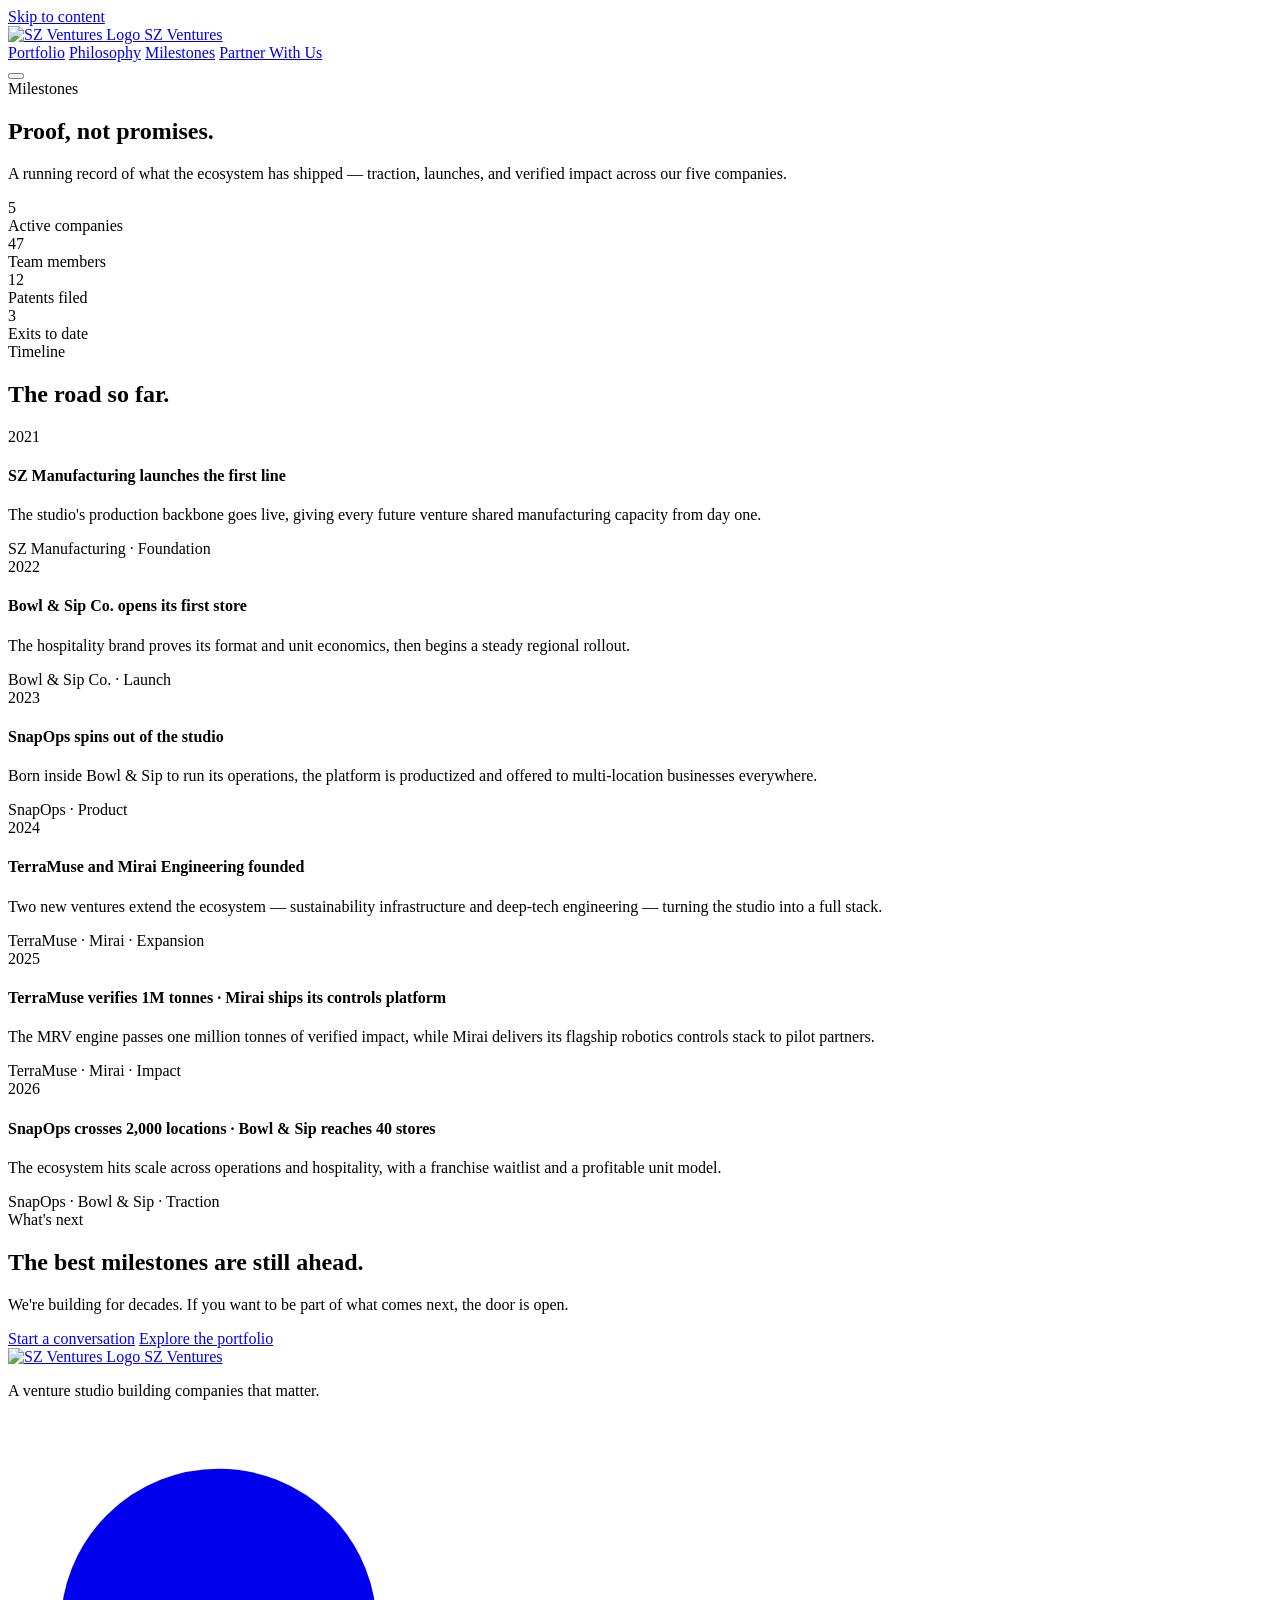
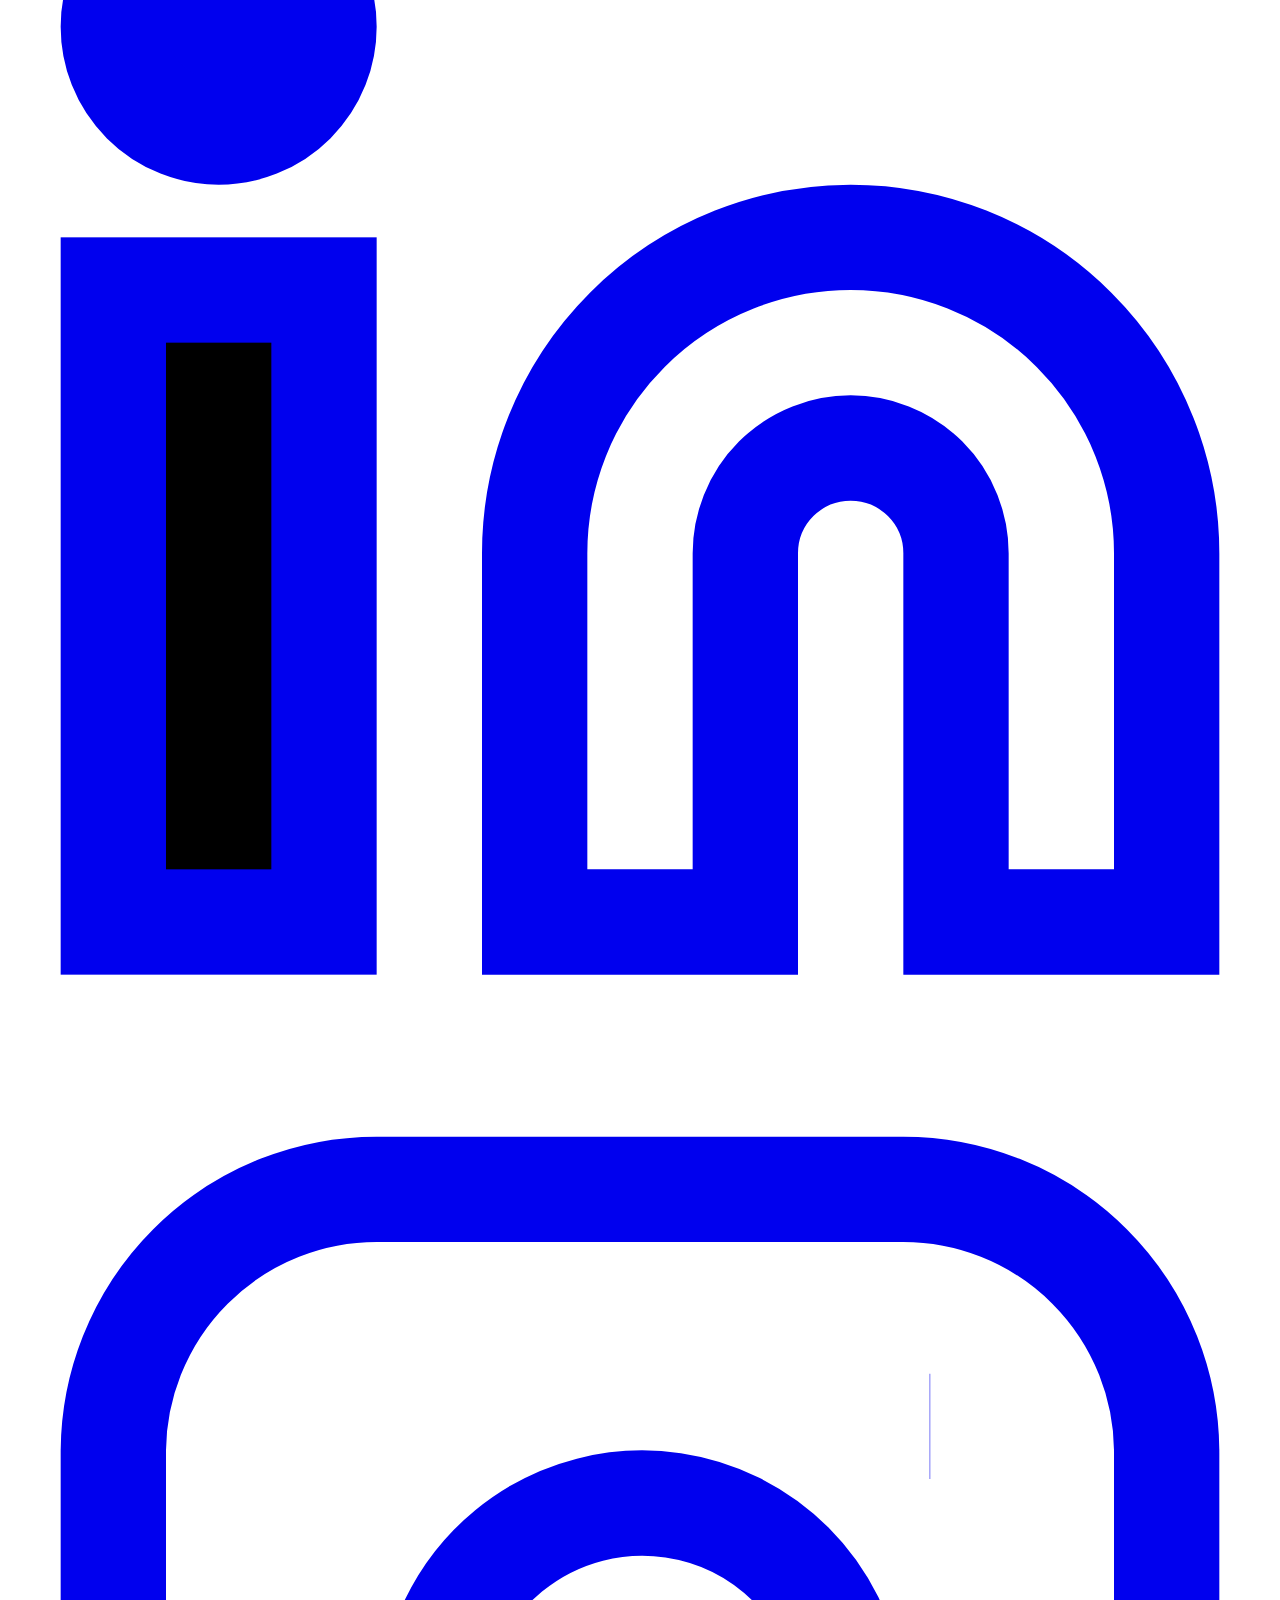
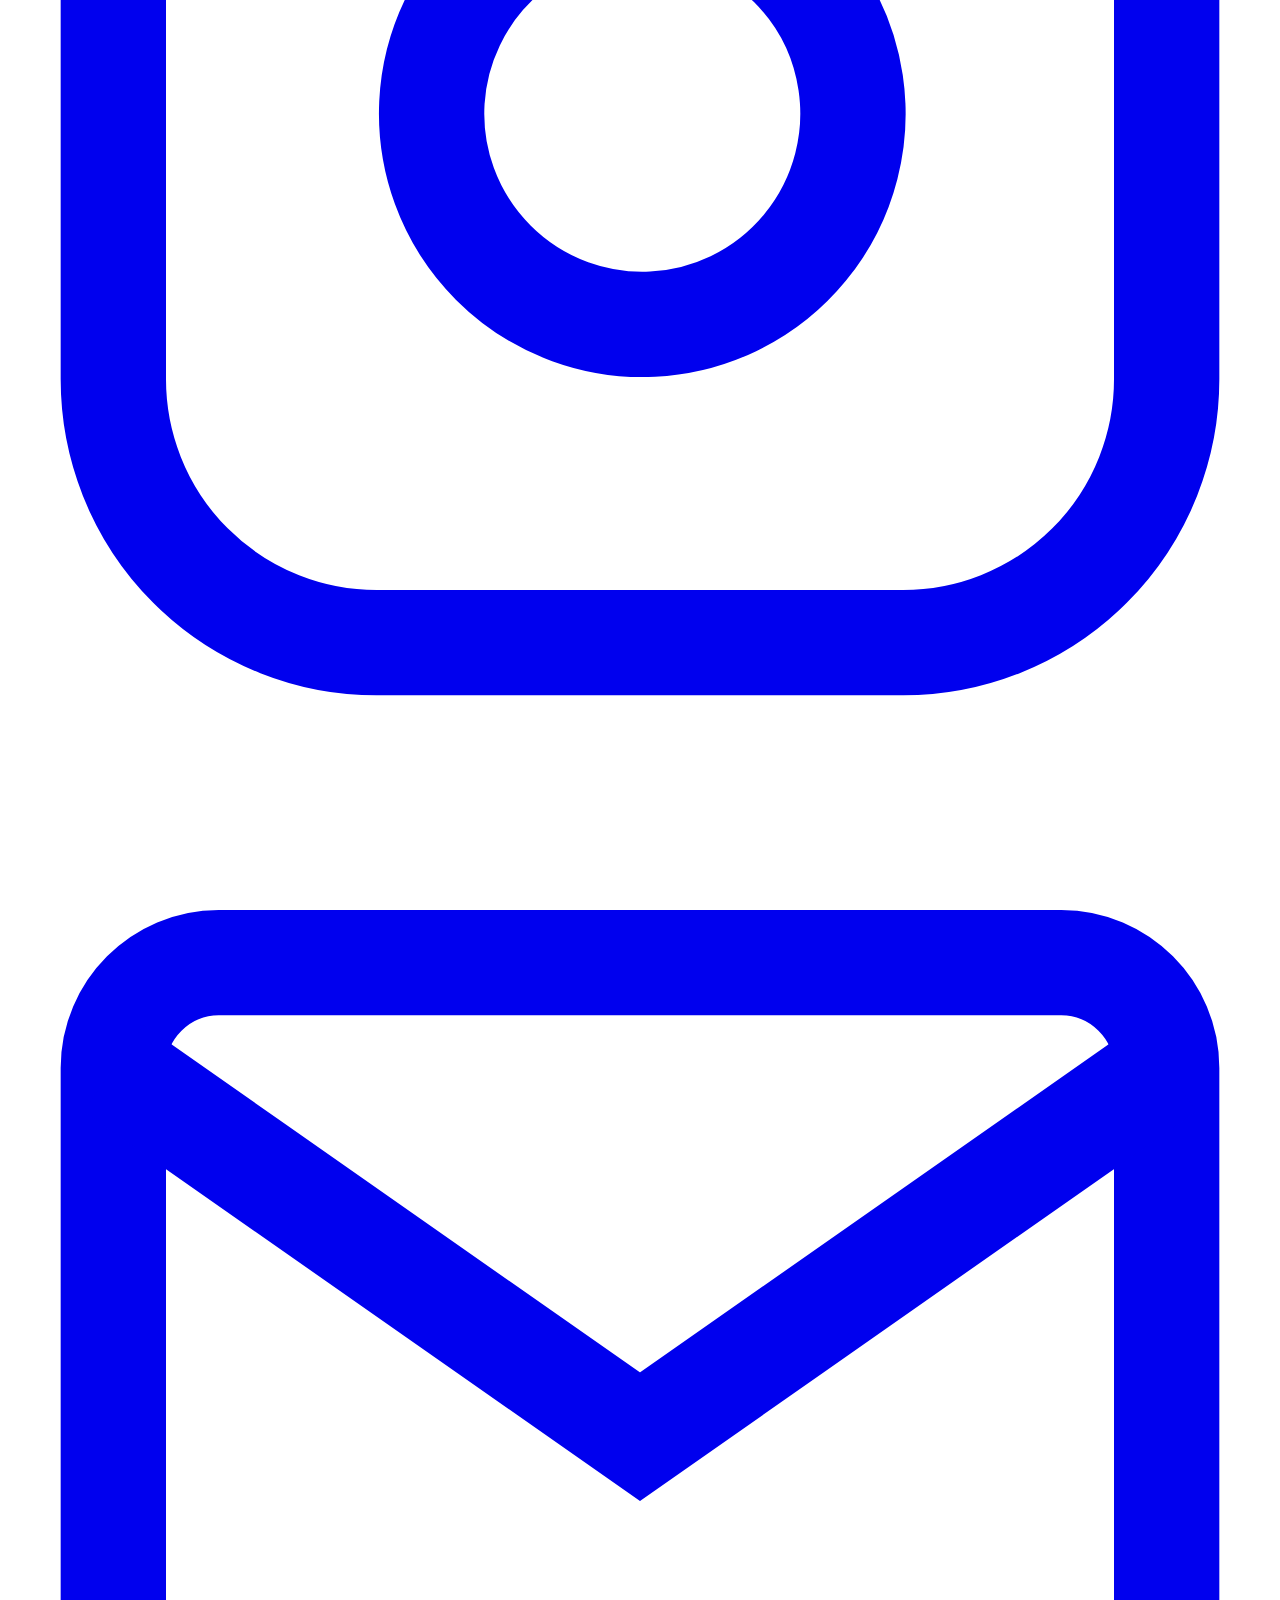
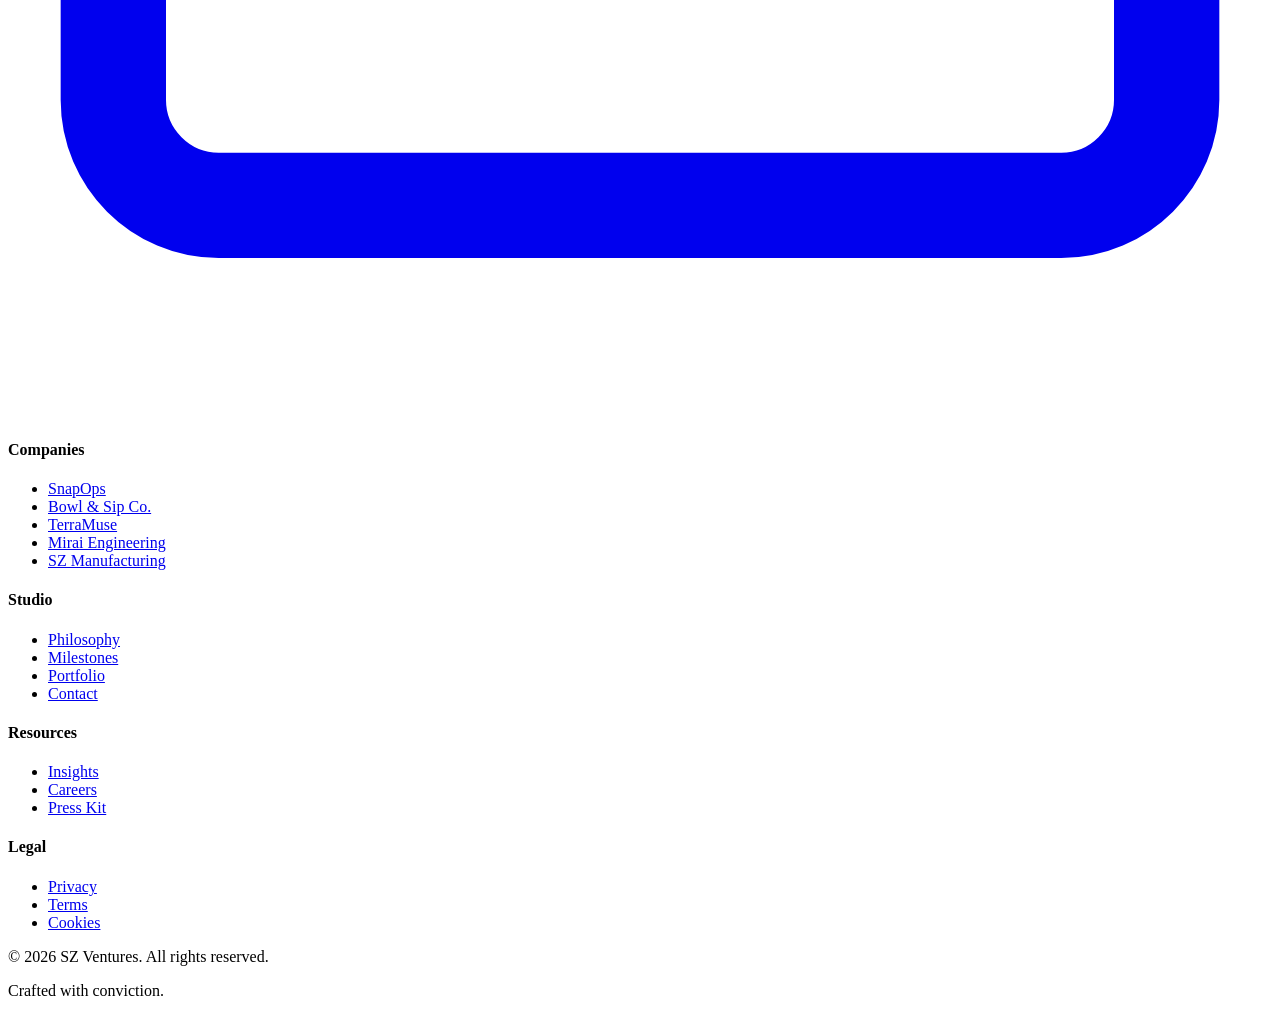
==== achievements.html @ 3ffd8665 "Add files via upload" ====
<!DOCTYPE html>
<html lang="en">
<head>
  <meta charset="UTF-8">
  <meta name="viewport" content="width=device-width, initial-scale=1.0, viewport-fit=cover">
    <script>document.documentElement.classList.add("js")</script>
  <title>Milestones — SZ Ventures</title>
  <meta name="description" content="Milestones from across the SZ Ventures ecosystem — traction, launches, and impact from our five companies.">
  <meta name="theme-color" content="#0e0e10">
  <link rel="canonical" href="https://szventures.com/achievements">

  <meta property="og:type" content="website">
  <meta property="og:title" content="Milestones — SZ Ventures">
  <meta property="og:description" content="Traction, launches, and impact from across the ecosystem.">
  <meta property="og:url" content="https://szventures.com/achievements">
  <meta property="og:image" content="assets/img/og-image.svg">
  <meta name="twitter:card" content="summary_large_image">

  <link rel="preconnect" href="https://fonts.googleapis.com">
  <link rel="preconnect" href="https://fonts.gstatic.com" crossorigin>
  <link rel="preload" as="style" href="https://fonts.googleapis.com/css2?family=Space+Grotesk:wght@400;500;600;700&family=Inter:wght@300;400;500;600&display=swap">
  <link rel="stylesheet" href="https://fonts.googleapis.com/css2?family=Space+Grotesk:wght@400;500;600;700&family=Inter:wght@300;400;500;600&display=swap" media="print" onload="this.media='all'">
  <noscript><link rel="stylesheet" href="https://fonts.googleapis.com/css2?family=Space+Grotesk:wght@400;500;600;700&family=Inter:wght@300;400;500;600&display=swap"></noscript>

  <link rel="stylesheet" href="assets/styles/tokens.css">
  <link rel="stylesheet" href="assets/styles/base.css">
  <link rel="stylesheet" href="assets/styles/components.css">
  <link rel="stylesheet" href="assets/styles/layout.css">
  <link rel="stylesheet" href="assets/styles/libs.bundle.css">
  <link rel="icon" type="image/svg+xml" href="assets/img/favicon.svg">
</head>
<body>
  <a class="visually-hidden" href="#main">Skip to content</a>

  <nav class="nav" id="nav" aria-label="Main navigation">
    <div class="nav-container">
      <a href="index.html" class="nav-logo" aria-label="SZ Ventures home" data-tippy-content="SZ Ventures — Home">
        <img src="/assets/img/logo.png" alt="SZ Ventures Logo" class="nav-logo-img" aria-hidden="true">
        <span class="nav-logo-text">SZ Ventures</span>
      </a>
      <div class="nav-links" id="nav-links">
        <a href="portfolio.html" class="nav-link" data-tippy-content="See our portfolio">Portfolio</a>
        <a href="philosophy.html" class="nav-link" data-tippy-content="Our philosophy">Philosophy</a>
        <a href="achievements.html" class="nav-link" data-tippy-content="Our milestones">Milestones</a>
        <a href="contact.html" class="nav-link nav-cta" data-tippy-content="Partner with us">Partner With Us</a>
      </div>
      <button class="nav-toggle" id="nav-toggle" aria-expanded="false" aria-controls="nav-links" aria-label="Toggle navigation" data-tippy-content="Menu">
        <span class="hamburger"></span>
      </button>
    </div>
  </nav>

  <main id="main">
    <section class="page-hero" aria-labelledby="ach-title">
      <div class="container">
        <span class="v-accent-bar" data-reveal style="--v-accent: var(--accent);">Milestones</span>
        <h1 id="ach-title" data-reveal>Proof, not promises.</h1>
        <p class="lede" data-reveal data-delay="1">
          A running record of what the ecosystem has shipped — traction, launches, and verified impact
          across our five companies.
        </p>
      </div>
    </section>

    <section class="section section--tight" aria-label="Ecosystem at a glance">
      <div class="container">
        <div class="metrics">
          <div class="metric" data-reveal style="border-color: var(--accent);"><div class="m-value" data-odometer data-count="5">0</div><div class="m-label">Active companies</div></div>
          <div class="metric" data-reveal data-delay="1" style="border-color: var(--accent);"><div class="m-value" data-odometer data-count="47">0</div><div class="m-label">Team members</div></div>
          <div class="metric" data-reveal data-delay="2" style="border-color: var(--accent);"><div class="m-value" data-odometer data-count="12">0</div><div class="m-label">Patents filed</div></div>
          <div class="metric" data-reveal data-delay="3" style="border-color: var(--accent);"><div class="m-value" data-odometer data-count="3">0</div><div class="m-label">Exits to date</div></div>
        </div>
      </div>
    </section>

    <section class="section" aria-labelledby="tl-title">
      <div class="container">
        <header class="section-head" data-reveal>
          <span class="eyebrow">Timeline</span>
          <h2 id="tl-title">The road so far.</h2>
        </header>
        <div class="timeline">
          <div class="timeline-row" data-reveal>
            <div class="timeline-year">2021</div>
            <div class="timeline-body">
              <h4>SZ Manufacturing launches the first line</h4>
              <p>The studio's production backbone goes live, giving every future venture shared manufacturing capacity from day one.</p>
              <span class="tag">SZ Manufacturing · Foundation</span>
            </div>
          </div>
          <div class="timeline-row" data-reveal>
            <div class="timeline-year">2022</div>
            <div class="timeline-body">
              <h4>Bowl &amp; Sip Co. opens its first store</h4>
              <p>The hospitality brand proves its format and unit economics, then begins a steady regional rollout.</p>
              <span class="tag">Bowl &amp; Sip Co. · Launch</span>
            </div>
          </div>
          <div class="timeline-row" data-reveal>
            <div class="timeline-year">2023</div>
            <div class="timeline-body">
              <h4>SnapOps spins out of the studio</h4>
              <p>Born inside Bowl &amp; Sip to run its operations, the platform is productized and offered to multi-location businesses everywhere.</p>
              <span class="tag">SnapOps · Product</span>
            </div>
          </div>
          <div class="timeline-row" data-reveal>
            <div class="timeline-year">2024</div>
            <div class="timeline-body">
              <h4>TerraMuse and Mirai Engineering founded</h4>
              <p>Two new ventures extend the ecosystem — sustainability infrastructure and deep-tech engineering — turning the studio into a full stack.</p>
              <span class="tag">TerraMuse · Mirai · Expansion</span>
            </div>
          </div>
          <div class="timeline-row" data-reveal>
            <div class="timeline-year">2025</div>
            <div class="timeline-body">
              <h4>TerraMuse verifies 1M tonnes · Mirai ships its controls platform</h4>
              <p>The MRV engine passes one million tonnes of verified impact, while Mirai delivers its flagship robotics controls stack to pilot partners.</p>
              <span class="tag">TerraMuse · Mirai · Impact</span>
            </div>
          </div>
          <div class="timeline-row" data-reveal>
            <div class="timeline-year">2026</div>
            <div class="timeline-body">
              <h4>SnapOps crosses 2,000 locations · Bowl &amp; Sip reaches 40 stores</h4>
              <p>The ecosystem hits scale across operations and hospitality, with a franchise waitlist and a profitable unit model.</p>
              <span class="tag">SnapOps · Bowl &amp; Sip · Traction</span>
            </div>
          </div>
        </div>
      </div>
    </section>

    <section class="section section--tight" aria-labelledby="cta-title">
      <div class="container">
        <div class="cta-band" data-reveal>
          <span class="eyebrow">What's next</span>
          <h2 id="cta-title">The best milestones are still ahead.</h2>
          <p>We're building for decades. If you want to be part of what comes next, the door is open.</p>
          <div class="btn-row">
            <a href="contact.html" class="btn btn-primary"><span>Start a conversation</span></a>
            <a href="portfolio.html" class="btn btn-secondary"><span>Explore the portfolio</span></a>
          </div>
        </div>
      </div>
    </section>
  </main>

  <footer class="footer" role="contentinfo">
    <div class="container">
      <div class="footer-grid">
        <div class="footer-brand">
          <a href="index.html" class="footer-logo" aria-label="SZ Ventures home">
            <img src="/assets/img/logo.png" alt="SZ Ventures Logo" class="nav-logo-img" aria-hidden="true">
            <span>SZ Ventures</span>
          </a>
          <p class="footer-tagline">A venture studio building companies that matter.</p>
          <div class="footer-social">
            <a href="https://www.linkedin.com/company/szxofficial/" class="social-link" aria-label="LinkedIn" target="_blank" rel="noopener"><svg viewBox="0 0 24 24"><path d="M16 8a6 6 0 0 1 6 6v7h-4v-7a2 2 0 0 0-2-2 2 2 0 0 0-2 2v7h-4v-7a6 6 0 0 1 6-6z" stroke="currentColor" stroke-width="2" fill="none"/><rect x="2" y="9" width="4" height="12" stroke="currentColor" stroke-width="2"/><circle cx="4" cy="4" r="2" stroke="currentColor" stroke-width="2" fill="currentColor"/></svg></a>
            <a href="https://www.instagram.com/szxholdingsofficial" class="social-link" aria-label="Instagram" target="_blank" rel="noopener"><svg viewBox="0 0 24 24"><rect x="2" y="2" width="20" height="20" rx="5" ry="5" stroke="currentColor" stroke-width="2" fill="none"/><path d="M16 11.37A4 4 0 1 1 12.63 8 4 4 0 0 1 16 11.37z" stroke="currentColor" stroke-width="2" fill="none"/><line x1="17.5" y1="6.5" x2="17.51" y2="6.5" stroke="currentColor" stroke-width="2" fill="none"/></svg></a>
            <a href="mailto:hello@szventures.com" class="social-link" aria-label="Email"><svg viewBox="0 0 24 24"><path d="M4 4h16c1.1 0 2 .9 2 2v12c0 1.1-.9 2-2 2H4c-1.1 0-2-.9-2-2V6c0-1.1.9-2 2-2z" stroke="currentColor" stroke-width="2" fill="none"/><path d="M22 6l-10 7L2 6" stroke="currentColor" stroke-width="2" fill="none"/></svg></a>
          </div>
        </div>
        <nav class="footer-nav" aria-label="Footer">
          <div class="footer-nav-col">
            <h4>Companies</h4>
            <ul>
              <li><a href="/ventures/snapops/index.html">SnapOps</a></li>
              <li><a href="/ventures/bowl-and-sip/index.html">Bowl &amp; Sip Co.</a></li>
              <li><a href="/ventures/terramuse/index.html">TerraMuse</a></li>
              <li><a href="/ventures/mirai-engineering/index.html">Mirai Engineering</a></li>
              <li><a href="/ventures/manufacturing/index.html">SZ Manufacturing</a></li>
            </ul>
          </div>
          <div class="footer-nav-col">
            <h4>Studio</h4>
            <ul>
              <li><a href="philosophy.html">Philosophy</a></li>
              <li><a href="achievements.html">Milestones</a></li>
              <li><a href="portfolio.html">Portfolio</a></li>
              <li><a href="contact.html">Contact</a></li>
            </ul>
          </div>
          <div class="footer-nav-col">
            <h4>Resources</h4>
            <ul>
              <li><a href="insights.html">Insights</a></li>
              <li><a href="careers.html">Careers</a></li>
              <li><a href="press.html">Press Kit</a></li>
            </ul>
          </div>
          <div class="footer-nav-col">
            <h4>Legal</h4>
            <ul>
              <li><a href="privacy.html">Privacy</a></li>
              <li><a href="terms.html">Terms</a></li>
              <li><a href="cookies.html">Cookies</a></li>
            </ul>
          </div>
        </nav>
      </div>
      <div class="footer-bottom">
        <p>&copy; 2026 SZ Ventures. All rights reserved.</p>
        <p>Crafted with conviction.</p>
      </div>
    </div>
  </footer>

  <script src="assets/js/libs.bundle.js" defer></script>
  <script src="main.js" defer></script>
</body>
</html>
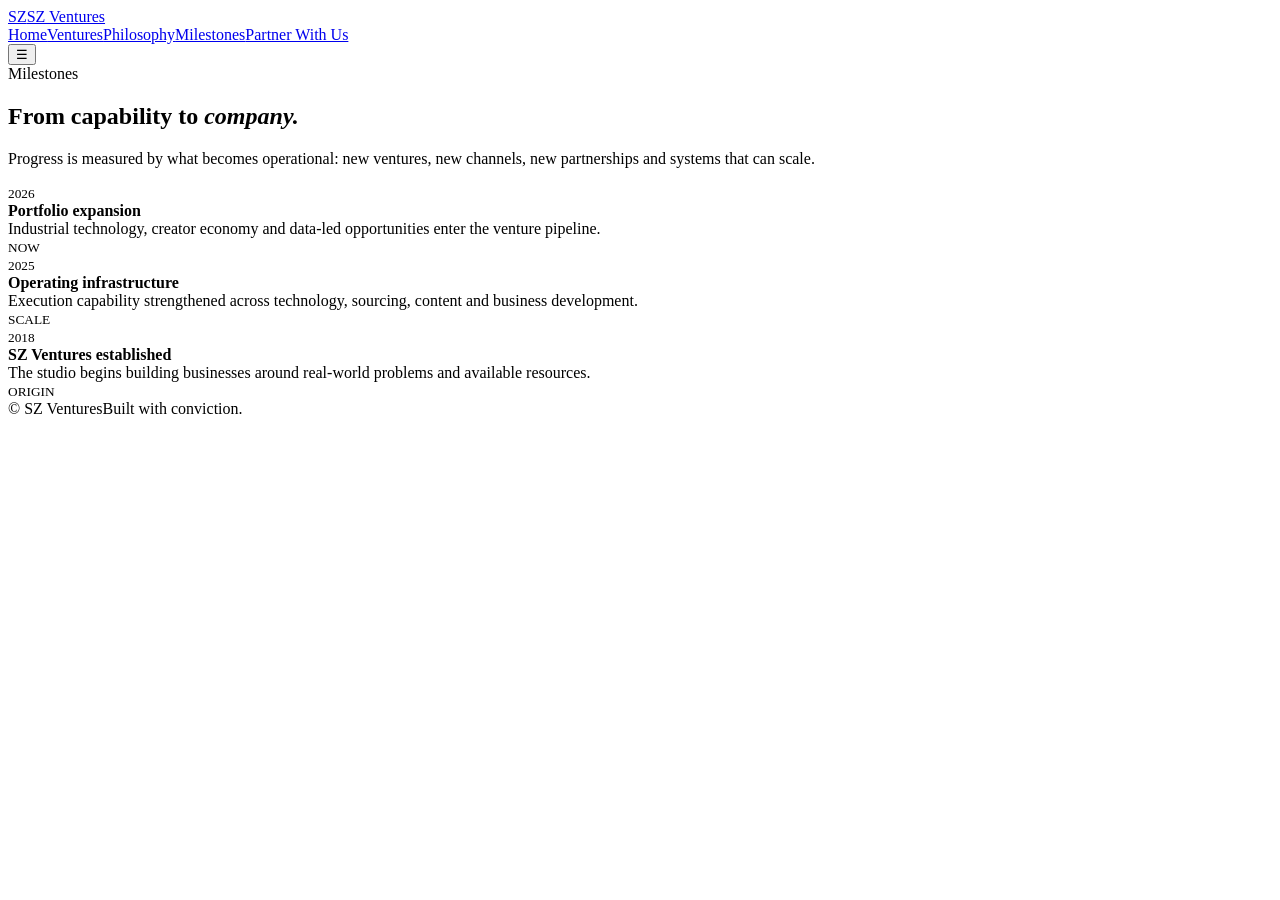
==== commit ef8a2a63: "feat: publish production site" ====
--- a/achievements.html
+++ b/achievements.html
@@ -1,213 +1 @@
-<!DOCTYPE html>
-<html lang="en">
-<head>
-  <meta charset="UTF-8">
-  <meta name="viewport" content="width=device-width, initial-scale=1.0, viewport-fit=cover">
-    <script>document.documentElement.classList.add("js")</script>
-  <title>Milestones — SZ Ventures</title>
-  <meta name="description" content="Milestones from across the SZ Ventures ecosystem — traction, launches, and impact from our five companies.">
-  <meta name="theme-color" content="#0e0e10">
-  <link rel="canonical" href="https://szventures.com/achievements">
-
-  <meta property="og:type" content="website">
-  <meta property="og:title" content="Milestones — SZ Ventures">
-  <meta property="og:description" content="Traction, launches, and impact from across the ecosystem.">
-  <meta property="og:url" content="https://szventures.com/achievements">
-  <meta property="og:image" content="assets/img/og-image.svg">
-  <meta name="twitter:card" content="summary_large_image">
-
-  <link rel="preconnect" href="https://fonts.googleapis.com">
-  <link rel="preconnect" href="https://fonts.gstatic.com" crossorigin>
-  <link rel="preload" as="style" href="https://fonts.googleapis.com/css2?family=Space+Grotesk:wght@400;500;600;700&family=Inter:wght@300;400;500;600&display=swap">
-  <link rel="stylesheet" href="https://fonts.googleapis.com/css2?family=Space+Grotesk:wght@400;500;600;700&family=Inter:wght@300;400;500;600&display=swap" media="print" onload="this.media='all'">
-  <noscript><link rel="stylesheet" href="https://fonts.googleapis.com/css2?family=Space+Grotesk:wght@400;500;600;700&family=Inter:wght@300;400;500;600&display=swap"></noscript>
-
-  <link rel="stylesheet" href="assets/styles/tokens.css">
-  <link rel="stylesheet" href="assets/styles/base.css">
-  <link rel="stylesheet" href="assets/styles/components.css">
-  <link rel="stylesheet" href="assets/styles/layout.css">
-  <link rel="stylesheet" href="assets/styles/libs.bundle.css">
-  <link rel="icon" type="image/svg+xml" href="assets/img/favicon.svg">
-</head>
-<body>
-  <a class="visually-hidden" href="#main">Skip to content</a>
-
-  <nav class="nav" id="nav" aria-label="Main navigation">
-    <div class="nav-container">
-      <a href="index.html" class="nav-logo" aria-label="SZ Ventures home" data-tippy-content="SZ Ventures — Home">
-        <img src="/assets/img/logo.png" alt="SZ Ventures Logo" class="nav-logo-img" aria-hidden="true">
-        <span class="nav-logo-text">SZ Ventures</span>
-      </a>
-      <div class="nav-links" id="nav-links">
-        <a href="portfolio.html" class="nav-link" data-tippy-content="See our portfolio">Portfolio</a>
-        <a href="philosophy.html" class="nav-link" data-tippy-content="Our philosophy">Philosophy</a>
-        <a href="achievements.html" class="nav-link" data-tippy-content="Our milestones">Milestones</a>
-        <a href="contact.html" class="nav-link nav-cta" data-tippy-content="Partner with us">Partner With Us</a>
-      </div>
-      <button class="nav-toggle" id="nav-toggle" aria-expanded="false" aria-controls="nav-links" aria-label="Toggle navigation" data-tippy-content="Menu">
-        <span class="hamburger"></span>
-      </button>
-    </div>
-  </nav>
-
-  <main id="main">
-    <section class="page-hero" aria-labelledby="ach-title">
-      <div class="container">
-        <span class="v-accent-bar" data-reveal style="--v-accent: var(--accent);">Milestones</span>
-        <h1 id="ach-title" data-reveal>Proof, not promises.</h1>
-        <p class="lede" data-reveal data-delay="1">
-          A running record of what the ecosystem has shipped — traction, launches, and verified impact
-          across our five companies.
-        </p>
-      </div>
-    </section>
-
-    <section class="section section--tight" aria-label="Ecosystem at a glance">
-      <div class="container">
-        <div class="metrics">
-          <div class="metric" data-reveal style="border-color: var(--accent);"><div class="m-value" data-odometer data-count="5">0</div><div class="m-label">Active companies</div></div>
-          <div class="metric" data-reveal data-delay="1" style="border-color: var(--accent);"><div class="m-value" data-odometer data-count="47">0</div><div class="m-label">Team members</div></div>
-          <div class="metric" data-reveal data-delay="2" style="border-color: var(--accent);"><div class="m-value" data-odometer data-count="12">0</div><div class="m-label">Patents filed</div></div>
-          <div class="metric" data-reveal data-delay="3" style="border-color: var(--accent);"><div class="m-value" data-odometer data-count="3">0</div><div class="m-label">Exits to date</div></div>
-        </div>
-      </div>
-    </section>
-
-    <section class="section" aria-labelledby="tl-title">
-      <div class="container">
-        <header class="section-head" data-reveal>
-          <span class="eyebrow">Timeline</span>
-          <h2 id="tl-title">The road so far.</h2>
-        </header>
-        <div class="timeline">
-          <div class="timeline-row" data-reveal>
-            <div class="timeline-year">2021</div>
-            <div class="timeline-body">
-              <h4>SZ Manufacturing launches the first line</h4>
-              <p>The studio's production backbone goes live, giving every future venture shared manufacturing capacity from day one.</p>
-              <span class="tag">SZ Manufacturing · Foundation</span>
-            </div>
-          </div>
-          <div class="timeline-row" data-reveal>
-            <div class="timeline-year">2022</div>
-            <div class="timeline-body">
-              <h4>Bowl &amp; Sip Co. opens its first store</h4>
-              <p>The hospitality brand proves its format and unit economics, then begins a steady regional rollout.</p>
-              <span class="tag">Bowl &amp; Sip Co. · Launch</span>
-            </div>
-          </div>
-          <div class="timeline-row" data-reveal>
-            <div class="timeline-year">2023</div>
-            <div class="timeline-body">
-              <h4>SnapOps spins out of the studio</h4>
-              <p>Born inside Bowl &amp; Sip to run its operations, the platform is productized and offered to multi-location businesses everywhere.</p>
-              <span class="tag">SnapOps · Product</span>
-            </div>
-          </div>
-          <div class="timeline-row" data-reveal>
-            <div class="timeline-year">2024</div>
-            <div class="timeline-body">
-              <h4>TerraMuse and Mirai Engineering founded</h4>
-              <p>Two new ventures extend the ecosystem — sustainability infrastructure and deep-tech engineering — turning the studio into a full stack.</p>
-              <span class="tag">TerraMuse · Mirai · Expansion</span>
-            </div>
-          </div>
-          <div class="timeline-row" data-reveal>
-            <div class="timeline-year">2025</div>
-            <div class="timeline-body">
-              <h4>TerraMuse verifies 1M tonnes · Mirai ships its controls platform</h4>
-              <p>The MRV engine passes one million tonnes of verified impact, while Mirai delivers its flagship robotics controls stack to pilot partners.</p>
-              <span class="tag">TerraMuse · Mirai · Impact</span>
-            </div>
-          </div>
-          <div class="timeline-row" data-reveal>
-            <div class="timeline-year">2026</div>
-            <div class="timeline-body">
-              <h4>SnapOps crosses 2,000 locations · Bowl &amp; Sip reaches 40 stores</h4>
-              <p>The ecosystem hits scale across operations and hospitality, with a franchise waitlist and a profitable unit model.</p>
-              <span class="tag">SnapOps · Bowl &amp; Sip · Traction</span>
-            </div>
-          </div>
-        </div>
-      </div>
-    </section>
-
-    <section class="section section--tight" aria-labelledby="cta-title">
-      <div class="container">
-        <div class="cta-band" data-reveal>
-          <span class="eyebrow">What's next</span>
-          <h2 id="cta-title">The best milestones are still ahead.</h2>
-          <p>We're building for decades. If you want to be part of what comes next, the door is open.</p>
-          <div class="btn-row">
-            <a href="contact.html" class="btn btn-primary"><span>Start a conversation</span></a>
-            <a href="portfolio.html" class="btn btn-secondary"><span>Explore the portfolio</span></a>
-          </div>
-        </div>
-      </div>
-    </section>
-  </main>
-
-  <footer class="footer" role="contentinfo">
-    <div class="container">
-      <div class="footer-grid">
-        <div class="footer-brand">
-          <a href="index.html" class="footer-logo" aria-label="SZ Ventures home">
-            <img src="/assets/img/logo.png" alt="SZ Ventures Logo" class="nav-logo-img" aria-hidden="true">
-            <span>SZ Ventures</span>
-          </a>
-          <p class="footer-tagline">A venture studio building companies that matter.</p>
-          <div class="footer-social">
-            <a href="https://www.linkedin.com/company/szxofficial/" class="social-link" aria-label="LinkedIn" target="_blank" rel="noopener"><svg viewBox="0 0 24 24"><path d="M16 8a6 6 0 0 1 6 6v7h-4v-7a2 2 0 0 0-2-2 2 2 0 0 0-2 2v7h-4v-7a6 6 0 0 1 6-6z" stroke="currentColor" stroke-width="2" fill="none"/><rect x="2" y="9" width="4" height="12" stroke="currentColor" stroke-width="2"/><circle cx="4" cy="4" r="2" stroke="currentColor" stroke-width="2" fill="currentColor"/></svg></a>
-            <a href="https://www.instagram.com/szxholdingsofficial" class="social-link" aria-label="Instagram" target="_blank" rel="noopener"><svg viewBox="0 0 24 24"><rect x="2" y="2" width="20" height="20" rx="5" ry="5" stroke="currentColor" stroke-width="2" fill="none"/><path d="M16 11.37A4 4 0 1 1 12.63 8 4 4 0 0 1 16 11.37z" stroke="currentColor" stroke-width="2" fill="none"/><line x1="17.5" y1="6.5" x2="17.51" y2="6.5" stroke="currentColor" stroke-width="2" fill="none"/></svg></a>
-            <a href="mailto:hello@szventures.com" class="social-link" aria-label="Email"><svg viewBox="0 0 24 24"><path d="M4 4h16c1.1 0 2 .9 2 2v12c0 1.1-.9 2-2 2H4c-1.1 0-2-.9-2-2V6c0-1.1.9-2 2-2z" stroke="currentColor" stroke-width="2" fill="none"/><path d="M22 6l-10 7L2 6" stroke="currentColor" stroke-width="2" fill="none"/></svg></a>
-          </div>
-        </div>
-        <nav class="footer-nav" aria-label="Footer">
-          <div class="footer-nav-col">
-            <h4>Companies</h4>
-            <ul>
-              <li><a href="/ventures/snapops/index.html">SnapOps</a></li>
-              <li><a href="/ventures/bowl-and-sip/index.html">Bowl &amp; Sip Co.</a></li>
-              <li><a href="/ventures/terramuse/index.html">TerraMuse</a></li>
-              <li><a href="/ventures/mirai-engineering/index.html">Mirai Engineering</a></li>
-              <li><a href="/ventures/manufacturing/index.html">SZ Manufacturing</a></li>
-            </ul>
-          </div>
-          <div class="footer-nav-col">
-            <h4>Studio</h4>
-            <ul>
-              <li><a href="philosophy.html">Philosophy</a></li>
-              <li><a href="achievements.html">Milestones</a></li>
-              <li><a href="portfolio.html">Portfolio</a></li>
-              <li><a href="contact.html">Contact</a></li>
-            </ul>
-          </div>
-          <div class="footer-nav-col">
-            <h4>Resources</h4>
-            <ul>
-              <li><a href="insights.html">Insights</a></li>
-              <li><a href="careers.html">Careers</a></li>
-              <li><a href="press.html">Press Kit</a></li>
-            </ul>
-          </div>
-          <div class="footer-nav-col">
-            <h4>Legal</h4>
-            <ul>
-              <li><a href="privacy.html">Privacy</a></li>
-              <li><a href="terms.html">Terms</a></li>
-              <li><a href="cookies.html">Cookies</a></li>
-            </ul>
-          </div>
-        </nav>
-      </div>
-      <div class="footer-bottom">
-        <p>&copy; 2026 SZ Ventures. All rights reserved.</p>
-        <p>Crafted with conviction.</p>
-      </div>
-    </div>
-  </footer>
-
-  <script src="assets/js/libs.bundle.js" defer></script>
-  <script src="main.js" defer></script>
-</body>
-</html>
+<!doctype html><html lang="en"><head><meta charset="utf-8"><meta name="viewport" content="width=device-width,initial-scale=1"><title>Milestones — SZ Ventures</title><meta name="description" content="SZ Ventures builds and scales ventures around real-world needs."><link rel="stylesheet" href="assets/site.css"><script defer src="assets/site.js"></script></head><body><header class="nav"><div class="nav-inner container"><a class="brand" href="index.html"><span class="mark">SZ</span><span>SZ Ventures</span></a><nav class="links"><a href="index.html">Home</a><a href="portfolio.html">Ventures</a><a href="philosophy.html">Philosophy</a><a href="achievements.html">Milestones</a><a href="contact.html" class="cta">Partner With Us</a></nav><button class="mobile" aria-label="Menu">☰</button></div></header><main><section class="hero"><div class="container"><span class="eyebrow">Milestones</span><h1>From capability to <em>company.</em></h1><p>Progress is measured by what becomes operational: new ventures, new channels, new partnerships and systems that can scale.</p></div></section><section class="section"><div class="container list"><div class="row"><small>2026</small><div><strong>Portfolio expansion</strong><br><span style="color:var(--muted)">Industrial technology, creator economy and data-led opportunities enter the venture pipeline.</span></div><small>NOW</small></div><div class="row"><small>2025</small><div><strong>Operating infrastructure</strong><br><span style="color:var(--muted)">Execution capability strengthened across technology, sourcing, content and business development.</span></div><small>SCALE</small></div><div class="row"><small>2018</small><div><strong>SZ Ventures established</strong><br><span style="color:var(--muted)">The studio begins building businesses around real-world problems and available resources.</span></div><small>ORIGIN</small></div></div></section></main><footer class="footer"><div class="footer-inner container"><span>© <span data-year></span> SZ Ventures</span><span>Built with conviction.</span></div></footer></body></html>
